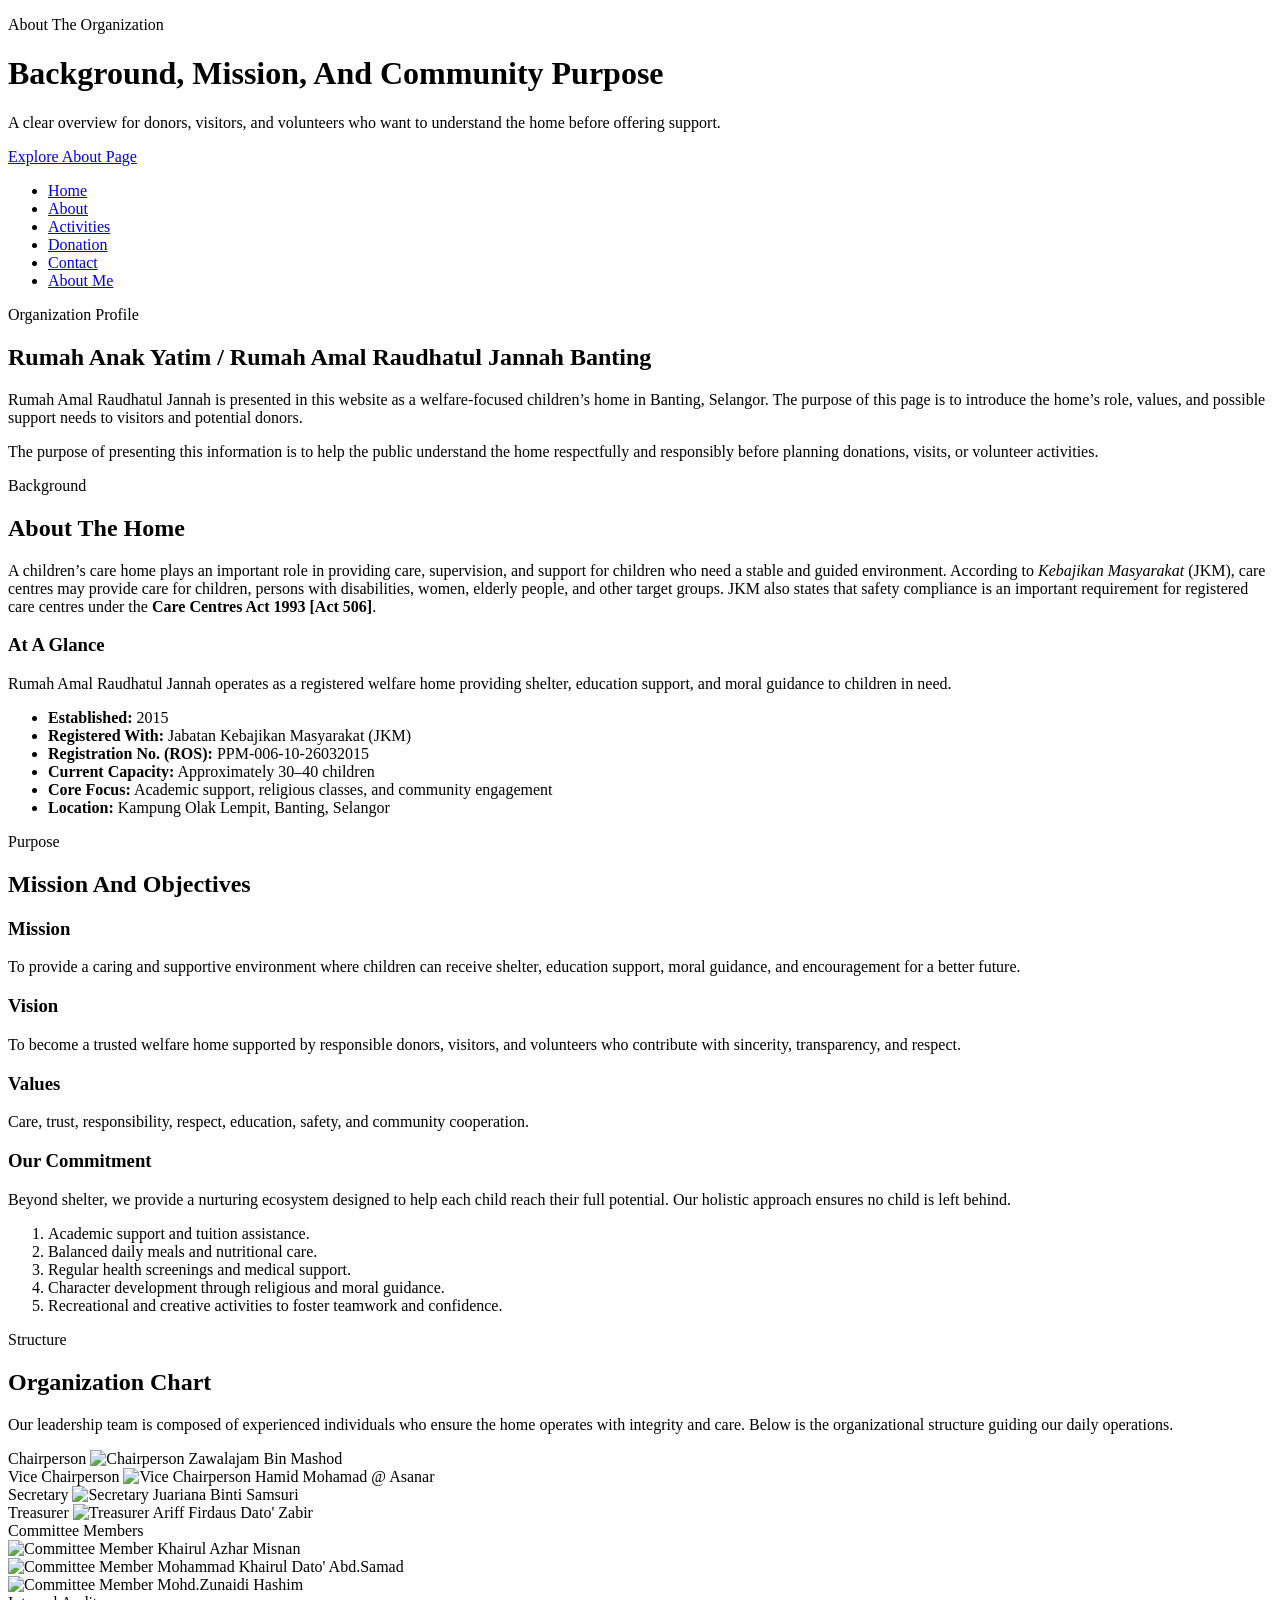
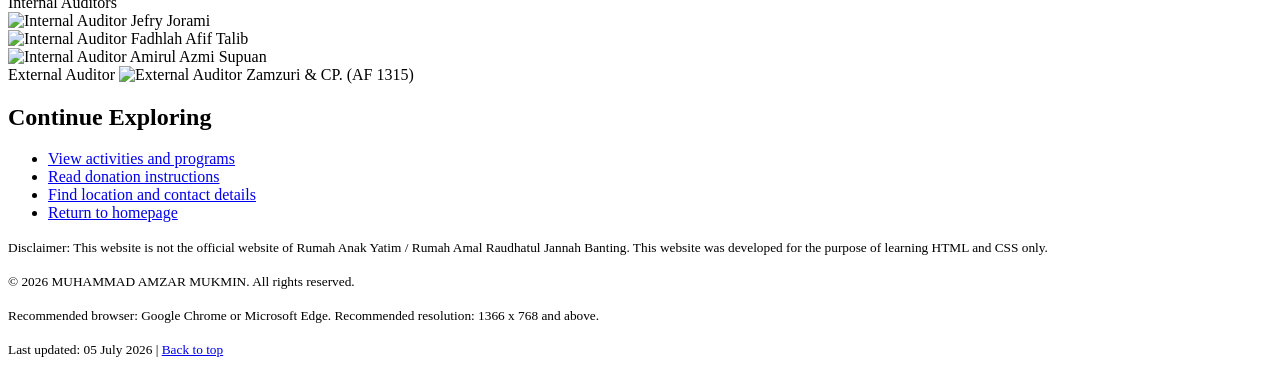
==== about.html @ d01ce9c0 "Add files via upload" ====
<!DOCTYPE html>
<html lang="en">
<head>
  <meta charset="UTF-8">
  <meta name="viewport" content="width=device-width, initial-scale=1.0">
  <meta name="description" content="A learning website about Rumah Anak Yatim / Rumah Amal Raudhatul Jannah for IMS458 Web Design and Development.">
  <meta name="keywords" content="Rumah Anak Yatim, Rumah Amal Raudhatul Jannah, Banting, orphanage, donation, welfare, IMS458">
  <meta name="author" content="Muhammad Amzar Mukmin">
  <title>Rumah Amal Raudhatul Jannah | About</title>
  <link rel="preconnect" href="https://fonts.googleapis.com">
  <link rel="preconnect" href="https://fonts.gstatic.com" crossorigin>
  <link href="https://fonts.googleapis.com/css2?family=Bilbo&family=Damion&family=Engagement&family=Yellowtail&display=swap" rel="stylesheet">
  <link rel="stylesheet" href="css/style.css">
</head>
<body>
  <div id="loader">
    <div class="spinner"></div>
  </div>
  <header class="site-header sub-header" id="top">
    <div class="header-overlay">
      <p class="assignment-label">About The Organization</p>
      <h1>Background, Mission, And Community Purpose</h1>
      <p class="header-text">A clear overview for donors, visitors, and volunteers who want to understand the home before offering support.</p>
      <a class="header-button" href="#organization">Explore About Page</a>
    </div>
  </header>

  <nav class="main-nav" aria-label="Main navigation">
    <ul>
      <li><a href="index.html">Home</a></li>
      <li><a class="active" href="about.html">About</a></li>
      <li><a href="activities.html">Activities</a></li>
      <li><a href="donation.html">Donation</a></li>
      <li><a href="contact.html">Contact</a></li>
      <li><a href="aboutme.html">About Me</a></li>
    </ul>
  </nav>

<div id="page-content">
  <main>
    <section class="page-intro" id="organization">
      <p class="section-label">Organization Profile</p>
      <h2>Rumah Anak Yatim / Rumah Amal Raudhatul Jannah Banting</h2>
      <p>
        Rumah Amal Raudhatul Jannah is presented in this website as a welfare-focused
        children’s home in Banting, Selangor. The purpose of this page is to introduce the home’s role, values, and possible
        support needs to visitors and potential donors.
      </p>
      <p>
        The purpose of presenting this information is to help the public understand the home respectfully and responsibly
        before planning donations, visits, or volunteer activities.
      </p>
    </section>

    <section class="two-column-section">
      <article class="content-panel">
        <p class="section-label">Background</p>
        <h2>About The Home</h2>
        <p>
          A children’s care home plays an important role in providing care, supervision, and support for children who need a
          stable and guided environment. According to <dfn>Kebajikan Masyarakat</dfn> (JKM), care centres may provide care
          for children, persons with disabilities, women, elderly people, and other target groups. JKM also states that safety
          compliance is an important requirement for registered care centres under the <strong>Care Centres Act 1993 [Act 506]</strong>.
        </p>
        <p>
        </p>
      </article>

      <aside class="fact-box">
        <h3>At A Glance</h3>
        <p>Rumah Amal Raudhatul Jannah operates as a registered welfare home providing shelter, education support, and moral guidance to children in need.</p>
        <ul>
          <li><strong>Established:</strong> 2015</li>
          <li><strong>Registered With:</strong> Jabatan Kebajikan Masyarakat (JKM)</li>
          <li><strong>Registration No. (ROS):</strong> PPM-006-10-26032015</li>
          <li><strong>Current Capacity:</strong> Approximately 30–40 children</li>
          <li><strong>Core Focus:</strong> Academic support, religious classes, and community engagement</li>
          <li><strong>Location:</strong> Kampung Olak Lempit, Banting, Selangor</li>
        </ul>
      </aside>
    </section>

    <section class="mission-section" aria-labelledby="mission-title">
      <p class="section-label">Purpose</p>
      <h2 id="mission-title">Mission And Objectives</h2>

      <div class="mission-grid">
        <article class="mission-card">
          <h3>Mission</h3>
          <p>
            To provide a caring and supportive environment where children can receive shelter, education support, moral
            guidance, and encouragement for a better future.
          </p>
        </article>

        <article class="mission-card">
          <h3>Vision</h3>
          <p>
            To become a trusted welfare home supported by responsible donors, visitors, and volunteers who contribute with
            sincerity, transparency, and respect.
          </p>
        </article>

        <article class="mission-card">
          <h3>Values</h3>
          <p>
            Care, trust, responsibility, respect, education, safety, and community cooperation.
          </p>
        </article>
      </div>

      <div class="objective-list">
        <h3>Our Commitment</h3>
        <p>Beyond shelter, we provide a nurturing ecosystem designed to help each child reach their full potential. Our holistic approach ensures no child is left behind.</p>
        <ol>
          <li>Academic support and tuition assistance.</li>
          <li>Balanced daily meals and nutritional care.</li>
          <li>Regular health screenings and medical support.</li>
          <li>Character development through religious and moral guidance.</li>
          <li>Recreational and creative activities to foster teamwork and confidence.</li>
        </ol>
      </div>
    </section>

    <section class="organization-chart" aria-labelledby="chart-title">
      <p class="section-label">Structure</p>
      <h2 id="chart-title">Organization Chart</h2>
      <p>
        Our leadership team is composed of experienced individuals who ensure the home operates with
        integrity and care. Below is the organizational structure guiding our daily operations.
      </p>

      <div class="chart-wrapper">
        <div class="chart-node top-node">
          <span class="role-label">Chairperson</span>
          <img class="member-img" src="images/pengerusi.png" alt="Chairperson">
          <span class="member-name">Zawalajam Bin Mashod</span>
        </div>

        <div class="chart-branch">
          <div class="chart-node">
            <span class="role-label">Vice Chairperson</span>
            <img class="member-img" src="images/timb_pengerusi.png" alt="Vice Chairperson">
            <span class="member-name">Hamid Mohamad @ Asanar</span>
          </div>
          <div class="chart-node">
            <span class="role-label">Secretary</span>
            <img class="member-img" src="images/setiausaha.png" alt="Secretary">
            <span class="member-name">Juariana Binti Samsuri</span>
          </div>
          <div class="chart-node">
            <span class="role-label">Treasurer</span>
            <img class="member-img" src="images/bendahari.png" alt="Treasurer">
            <span class="member-name">Ariff Firdaus Dato' Zabir</span>
          </div>
        </div>

        <div class="chart-branch">
          <div class="chart-node">
            <span class="role-label">Committee Members</span>
            <div class="member-item">
              <img class="member-img" src="images/ajk1.png" alt="Committee Member">
              <span class="member-name">Khairul Azhar Misnan</span>
            </div>
            <div class="member-item">
              <img class="member-img" src="images/ajk2.png" alt="Committee Member">
              <span class="member-name">Mohammad Khairul Dato' Abd.Samad</span>
            </div>
            <div class="member-item">
              <img class="member-img" src="images/ajk3.png" alt="Committee Member">
              <span class="member-name">Mohd.Zunaidi Hashim</span>
            </div>
          </div>

          <div class="chart-node">
            <span class="role-label">Internal Auditors</span>
            <div class="member-item">
              <img class="member-img" src="https://ui-avatars.com/api/?name=Jefry+Jorami&size=40&background=1a4b6d&color=fff&bold=true&font-size=0.35" alt="Internal Auditor">
              <span class="member-name">Jefry Jorami</span>
            </div>
            <div class="member-item">
              <img class="member-img" src="https://ui-avatars.com/api/?name=Fadhlah+Afif+Talib&size=40&background=1a4b6d&color=fff&bold=true&font-size=0.35" alt="Internal Auditor">
              <span class="member-name">Fadhlah Afif Talib</span>
            </div>
            <div class="member-item">
              <img class="member-img" src="https://ui-avatars.com/api/?name=Amirul+Azmi+Supuan&size=40&background=1a4b6d&color=fff&bold=true&font-size=0.35" alt="Internal Auditor">
              <span class="member-name">Amirul Azmi Supuan</span>
            </div>
          </div>

          <div class="chart-node">
            <span class="role-label">External Auditor</span>
            <img class="member-img" src="https://ui-avatars.com/api/?name=Zamzuri+&+CP&size=50&background=2f7d62&color=fff&bold=true&font-size=0.4" alt="External Auditor">
            <span class="member-name">Zamzuri & CP. (AF 1315)</span>
          </div>
        </div>
      </div>
    </section>

    <section class="quick-links" aria-labelledby="about-links-title">
      <h2 id="about-links-title">Continue Exploring</h2>
      <ul>
        <li><a href="activities.html">View activities and programs</a></li>
        <li><a href="donation.html#donation-instructions">Read donation instructions</a></li>
        <li><a href="contact.html#map">Find location and contact details</a></li>
        <li><a href="index.html">Return to homepage</a></li>
      </ul>
    </section>
  </main>

  <footer>
    <p>
      <small>Disclaimer: This website is not the official website of Rumah Anak Yatim / Rumah Amal Raudhatul Jannah Banting.
      This website was developed for the purpose of learning HTML and CSS only.</small>
    </p>
    <p><small>&copy; 2026 MUHAMMAD AMZAR MUKMIN. All rights reserved.</small></p>
    <p><small>Recommended browser: Google Chrome or Microsoft Edge. Recommended resolution: 1366 x 768 and above.</small></p>
    <p><small>Last updated: <time datetime="2026-07-05">05 July 2026</time> | <a href="#top">Back to top</a></small></p>
  </footer>
</div>

<script>
  window.addEventListener('load', function() {
    const loader = document.getElementById('loader');
    const content = document.getElementById('page-content');

    setTimeout(() => {
      loader.style.opacity = '0';

      setTimeout(() => {
        loader.style.display = 'none';
        content.style.opacity = '1';
      }, 400);
    }, 800);
  });
</script>
</body>
</html>
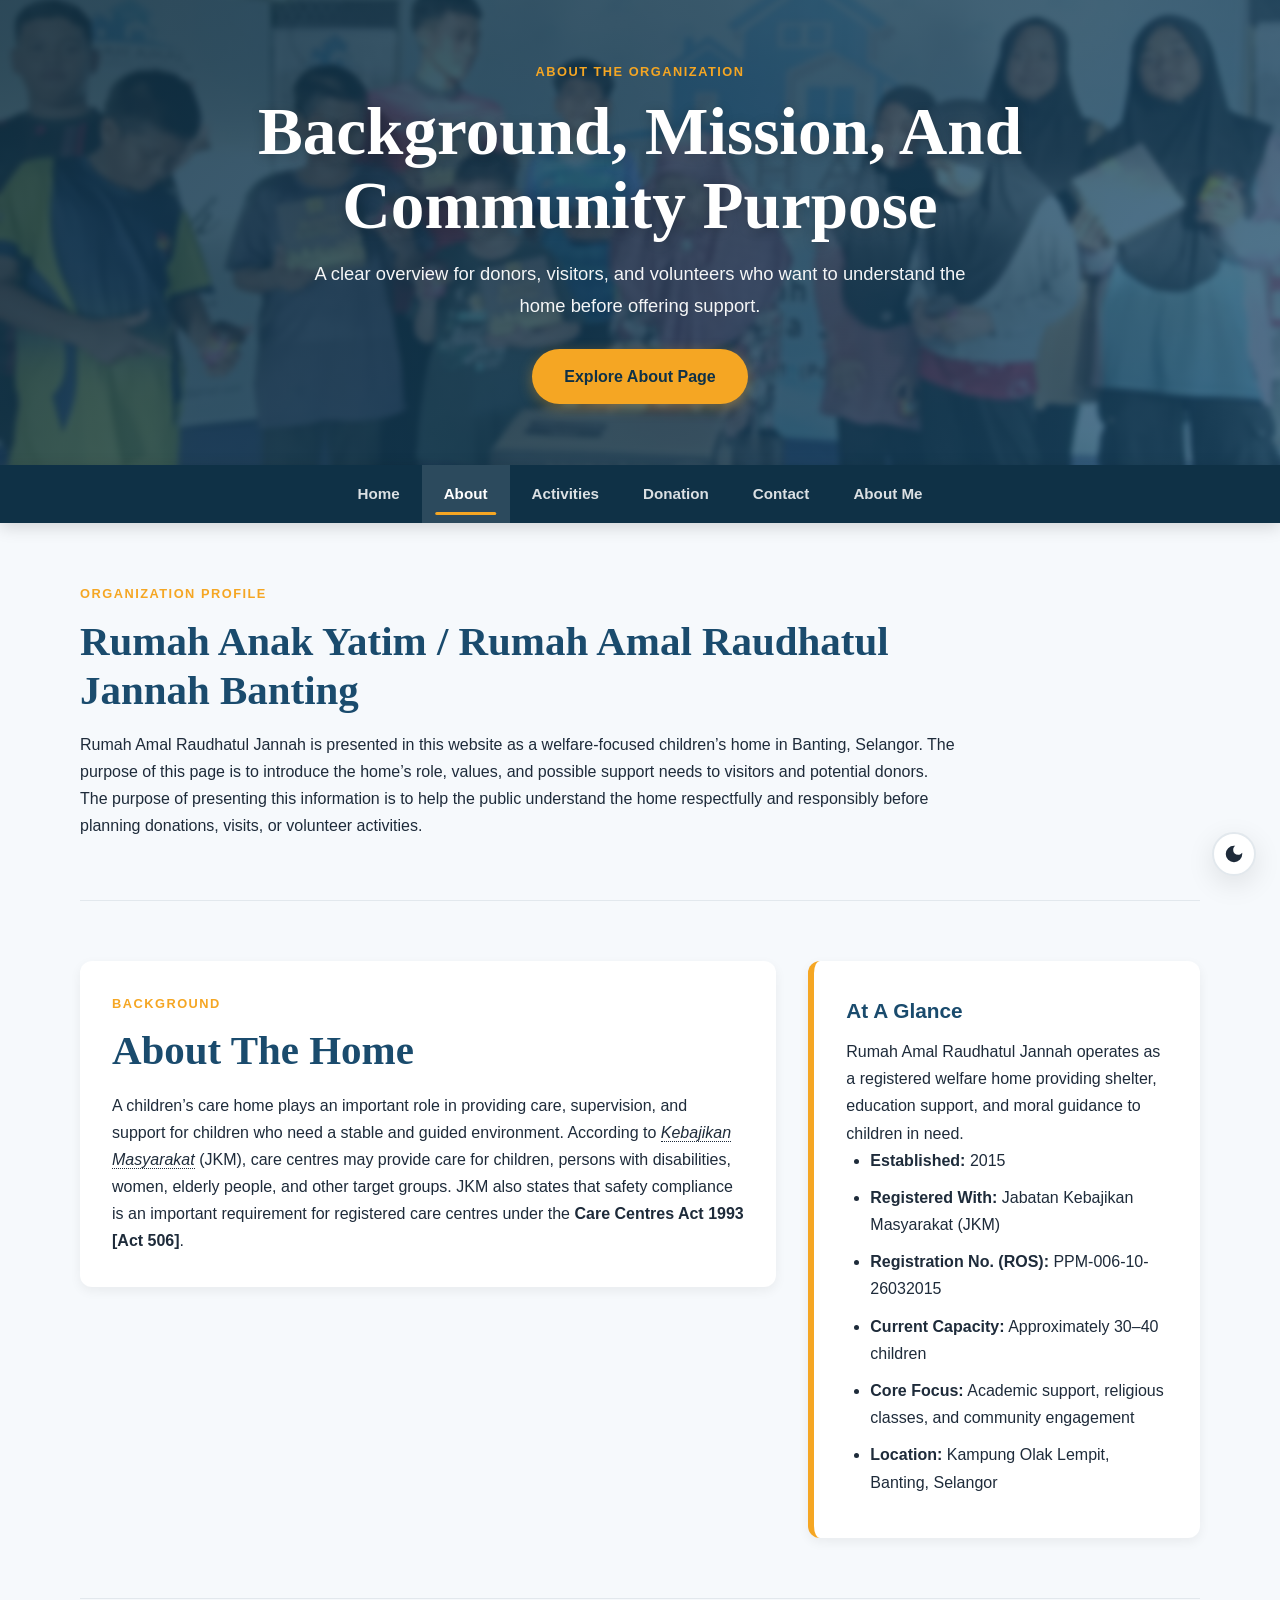
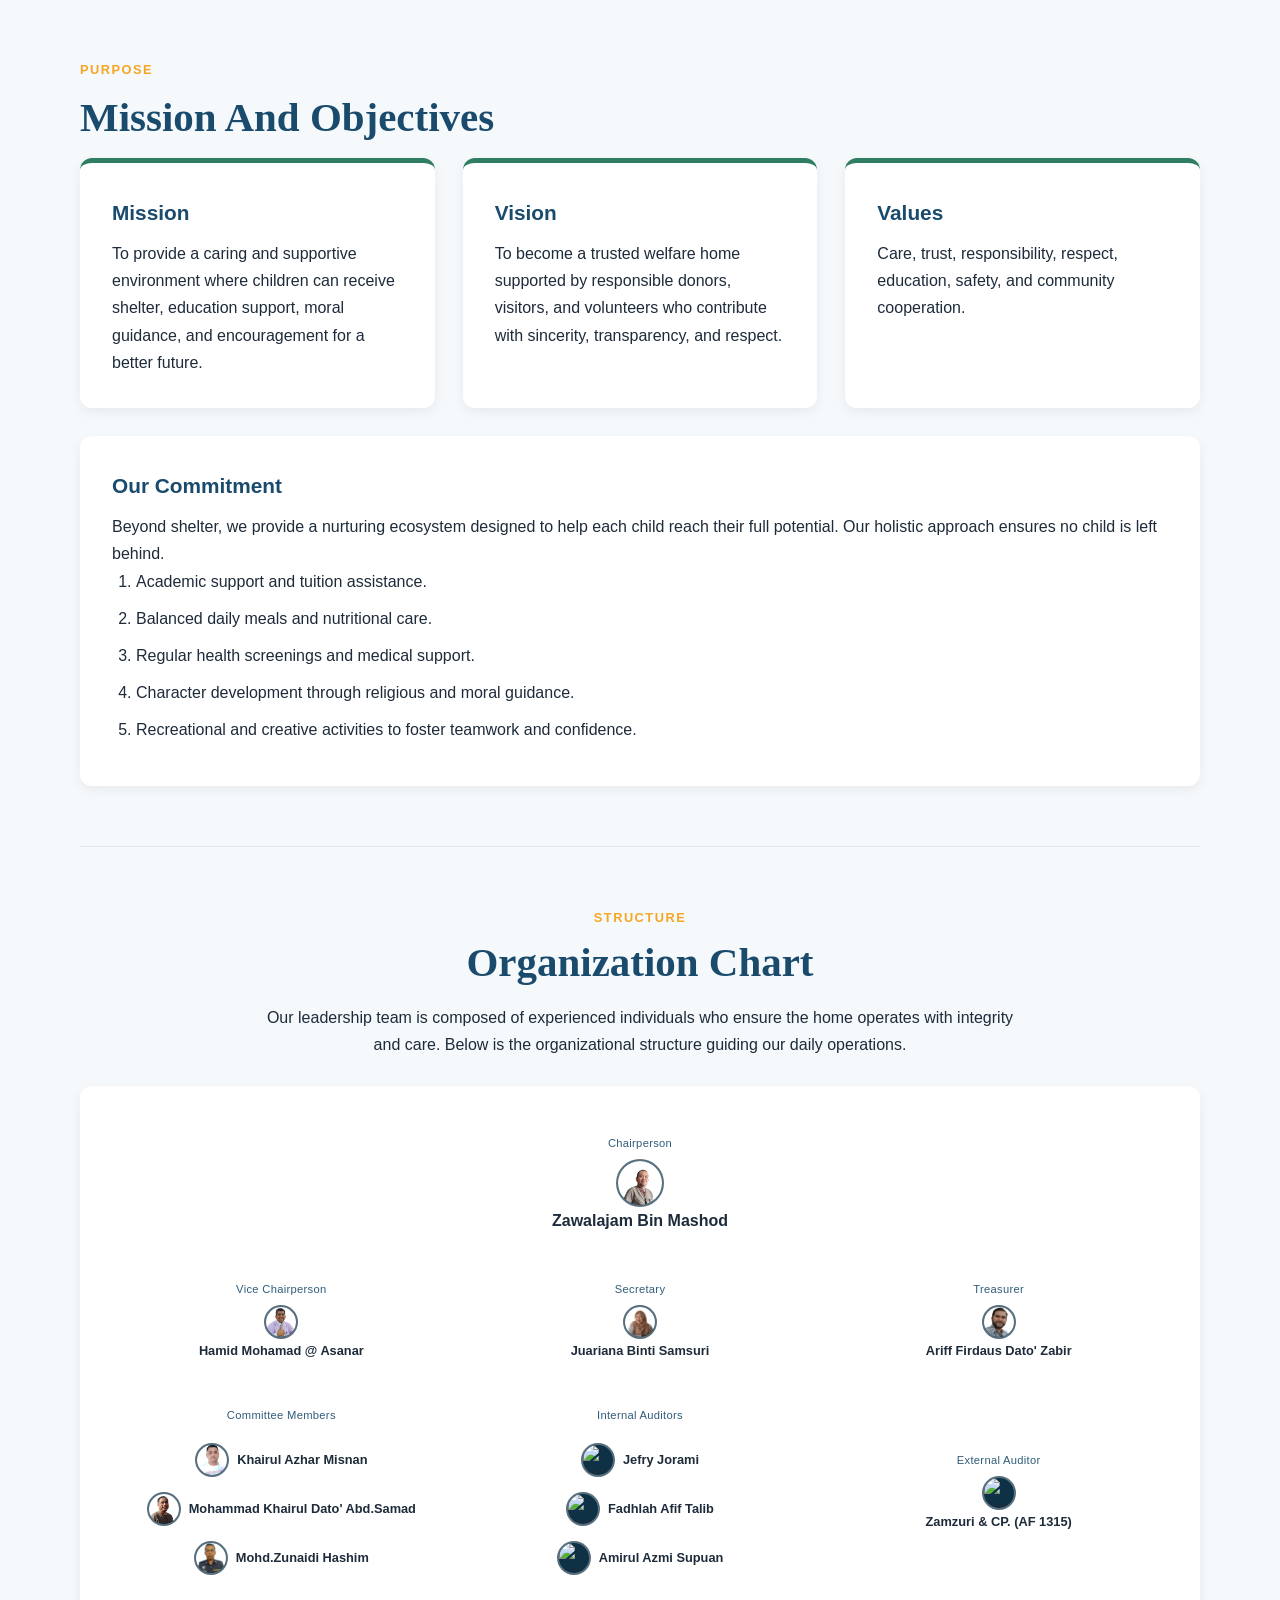
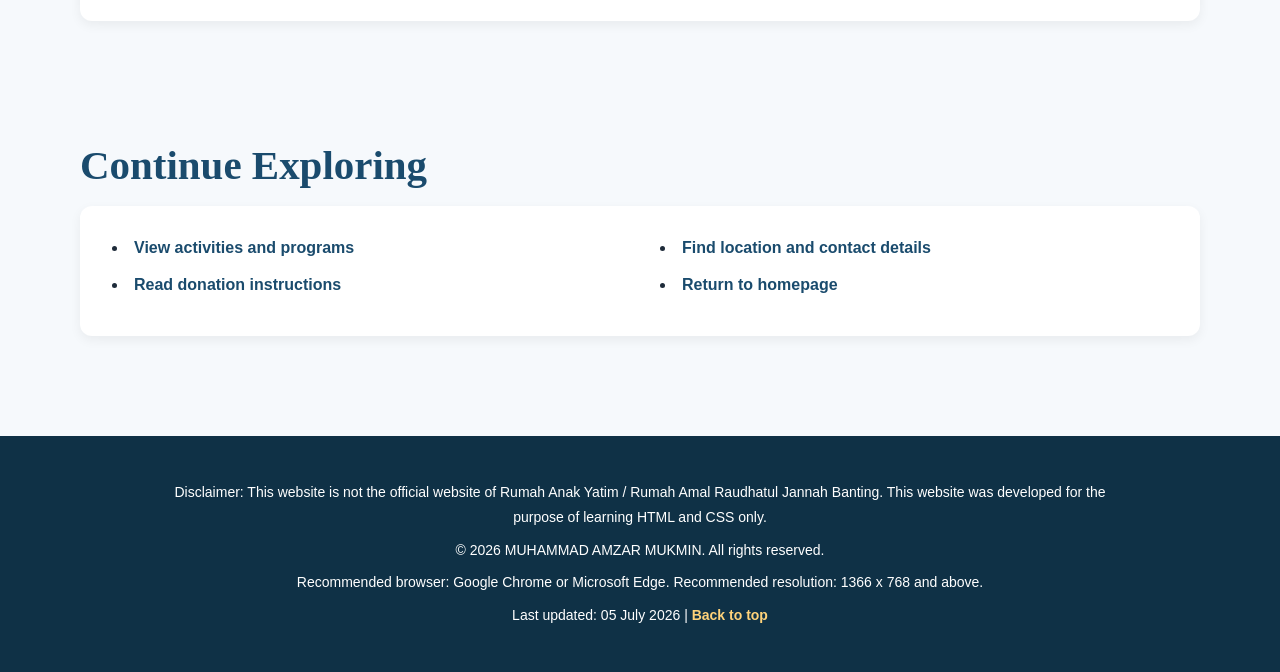
==== commit 37ade89f: "Add files via upload" ====
--- a/about.html
+++ b/about.html
@@ -13,6 +13,16 @@
   <link rel="stylesheet" href="css/style.css">
 </head>
 <body>
+  <!-- Butang Dark Mode -->
+  <button id="theme-switch" aria-label="Toggle dark mode">
+    <svg xmlns="http://www.w3.org/2000/svg" height="24px" viewBox="0 -960 960 960" width="24px">
+      <path d="M480-120q-150 0-255-105T120-480q0-150 105-255t255-105q14 0 27.5 1t26.5 3q-41 29-65.5 75.5T444-660q0 90 63 153t153 63q55 0 101-24.5t75-65.5q2 13 3 26.5t1 27.5q0 150-105 255T480-120Z"/>
+    </svg>
+    <svg xmlns="http://www.w3.org/2000/svg" height="24px" viewBox="0 -960 960 960" width="24px">
+      <path d="M480-280q-83 0-141.5-58.5T280-480q0-83 58.5-141.5T480-680q83 0 141.5 58.5T680-480q0 83-58.5 141.5T480-280ZM200-440H40v-80h160v80Zm720 0H760v-80h160v80ZM440-760v-160h80v160h-80Zm0 720v-160h80v160h-80ZM256-650l-101-97 57-59 96 100-52 56Zm492 496-97-101 53-55 101 97-57 59Zm-98-550 97-101 59 57-100 96-56-52ZM154-212l101-97 55 53-97 101-59-57Z"/>
+    </svg>
+  </button>
+
   <div id="loader">
     <div class="spinner"></div>
   </div>
@@ -234,5 +244,6 @@
     }, 800);
   });
 </script>
+<script src="js/darkmode.js" defer></script>
 </body>
 </html>
--- a/css/style.css
+++ b/css/style.css
@@ -0,0 +1,1468 @@
+* {
+  box-sizing: border-box;
+  margin: 0;
+  padding: 0;
+}
+
+/* LOADING SPIN */
+#loader {
+  position: fixed;
+  top: 0;
+  left: 0;
+  width: 100%;
+  height: 100%;
+  background-color: var(--secondary-blue-dark);
+  display: flex;
+  justify-content: center;
+  align-items: center;
+  z-index: 9999;
+  transition: opacity 0.4s ease;
+}
+
+.spinner {
+  width: 50px;
+  height: 50px;
+  border: 4px solid rgba(255, 255, 255, 0.15);
+  border-top: 4px solid var(--accent-orange);
+  border-radius: 50%;
+  animation: spin 0.8s linear infinite;
+}
+
+@keyframes spin {
+  0% { transform: rotate(0deg); }
+  100% { transform: rotate(360deg); }
+}
+
+/* SOROK KONTEN UTK FADE-IN SECARA PERLAHAN */
+#page-content {
+  opacity: 0;
+  transition: opacity 0.5s ease;
+}
+
+:root {
+  --dominant-bg: #f6f9fc;
+  --surface: #ffffff;
+  --text-main: #1e2b3a;
+  --text-muted: #5d6f7e;
+  --secondary-blue: #1a4b6d;
+  --secondary-blue-dark: #0f3146;
+  --support-green: #2f7d62;
+  --line-soft: #e2e8ed;
+  --accent-orange: #f5a623;
+  --accent-coral: #d97a3a;
+  --warning-red: #b33c3c;
+  --input-border: #c8d4db;
+  --footer-link: #ffd37a;
+  --shadow-sm: 0 4px 12px rgba(0, 0, 0, 0.06);
+  --shadow-md: 0 8px 28px rgba(0, 0, 0, 0.10);
+  --shadow-lg: 0 16px 48px rgba(0, 0, 0, 0.12);
+  --radius: 12px;
+}
+
+html {
+  scroll-behavior: smooth;
+}
+
+body {
+  margin: 0;
+  color: var(--text-main);
+  background: var(--dominant-bg);
+  font-family: 'Inter', -apple-system, BlinkMacSystemFont, 'Segoe UI', Roboto, Helvetica, Arial, sans-serif;
+  font-size: 16px;
+  line-height: 1.7;
+  -webkit-font-smoothing: antialiased;
+}
+
+a {
+  color: var(--secondary-blue);
+  font-weight: 600;
+  text-decoration: none;
+  transition: color 0.2s, background-color 0.2s, opacity 0.2s;
+}
+
+a:hover,
+a:focus {
+  color: var(--accent-coral);
+  text-decoration: underline;
+}
+
+abbr[title],
+dfn {
+  border-bottom: 1px dotted currentColor;
+  cursor: help;
+}
+
+strong {
+  font-weight: 700;
+}
+
+em,
+cite,
+dfn {
+  font-style: italic;
+}
+
+small {
+  font-size: 0.875rem;
+}
+
+mark {
+  padding: 2px 6px;
+  background: rgba(245, 166, 35, 0.25);
+  border-radius: 4px;
+  color: var(--secondary-blue-dark);
+}
+
+figure {
+  margin: 0;
+}
+
+figcaption {
+  padding: 10px 12px;
+  color: var(--text-muted);
+  background: var(--dominant-bg);
+  font-size: 0.9rem;
+  text-align: center;
+}
+
+address {
+  font-style: normal;
+}
+
+/* HEADER */
+.site-header {
+  height: 465px;
+  color: #fff;
+  background: linear-gradient(135deg, rgba(15, 49, 70, 0.85), rgba(26, 75, 109, 0.75)),
+              url("../images/header1.jpg") center/cover no-repeat;
+  display: flex;
+  align-items: center;
+  justify-content: center;
+  padding: 48px 20px;
+  text-align: center;
+  position: relative;
+  isolation: isolate;
+}
+
+.sub-header {
+  min-height: 340px;
+}
+
+.header-overlay {
+  width: min(960px, 100%);
+}
+
+.assignment-label,
+.section-label {
+  margin: 0 0 12px;
+  color: var(--accent-orange);
+  font-size: 0.8rem;
+  font-weight: 700;
+  letter-spacing: 1.5px;
+  text-transform: uppercase;
+}
+
+.site-header h1 {
+  margin: 0 auto 16px;
+  max-width: 900px;
+  font-family: 'Engagement', Georgia, serif;
+  font-size: clamp(2.2rem, 5.5vw, 4.2rem);
+  line-height: 1.1;
+  font-weight: 700;
+  text-shadow: 0 2px 12px rgba(0, 0, 0, 0.2);
+}
+
+.header-text {
+  max-width: 680px;
+  margin: 0 auto 28px;
+  font-size: 1.15rem;
+  opacity: 0.95;
+}
+
+.header-button {
+  display: inline-block;
+  padding: 14px 32px;
+  font-weight: 700;
+  color: var(--secondary-blue-dark);
+  background: var(--accent-orange);
+  border: none;
+  border-radius: 50px;
+  transition: all 0.3s ease;
+  box-shadow: 0 4px 14px rgba(245, 166, 35, 0.4);
+}
+
+.header-button:hover,
+.header-button:focus {
+  transform: translateY(-3px);
+  box-shadow: 0 8px 24px rgba(245, 166, 35, 0.5);
+  background: #f0b840;
+  color: var(--secondary-blue-dark);
+  text-decoration: none;
+}
+
+/* NAVIGATION */
+.main-nav {
+  position: sticky;
+  top: 0;
+  z-index: 100;
+  background: var(--secondary-blue-dark);
+  box-shadow: 0 4px 16px rgba(0, 0, 0, 0.15);
+}
+
+.main-nav ul {
+  max-width: 1120px;
+  margin: 0 auto;
+  padding: 0 16px;
+  display: flex;
+  justify-content: center;
+  flex-wrap: wrap;
+  list-style: none;
+}
+
+.main-nav a {
+  display: block;
+  padding: 16px 22px;
+  color: rgba(255, 255, 255, 0.85);
+  font-weight: 600;
+  font-size: 0.95rem;
+  transition: background 0.25s, color 0.25s, transform 0.3s ease;
+  position: relative;
+  text-decoration: none;
+}
+
+/* LINE ANIMATION (underline from center) */
+.main-nav a::after {
+  content: '';
+  position: absolute;
+  bottom: 8px;
+  left: 50%;
+  width: 0;
+  height: 2.5px;
+  background: var(--accent-orange);
+  transition: all 0.35s ease;
+  transform: translateX(-50%);
+  border-radius: 2px;
+}
+
+/* Hover effect: line mula animate dari center */
+.main-nav a:hover::after {
+  width: 70%;
+}
+
+/* Hover: color utk background & text */
+.main-nav a:hover,
+.main-nav a:focus {
+  background: rgba(255, 255, 255, 0.08);
+  color: #fff;
+  text-decoration: none;
+  transform: translateY(-2px);
+}
+
+/* Active state: line kekal visible */
+.main-nav .active {
+  color: #fff;
+  background: rgba(255, 255, 255, 0.12);
+}
+
+.main-nav .active::after {
+  width: 70%;
+}
+
+/* MAIN LAYOUT */
+main {
+  width: min(1120px, calc(100% - 32px));
+  margin: 0 auto;
+}
+
+section {
+  padding: 60px 0;
+}
+
+h2 {
+  margin: 0 0 16px;
+  color: var(--secondary-blue);
+  font-family: 'Playfair Display', Georgia, serif;
+  font-size: clamp(1.8rem, 3.2vw, 2.6rem);
+  line-height: 1.2;
+}
+
+h3 {
+  margin: 0 0 10px;
+  color: var(--secondary-blue);
+  font-size: 1.3rem;
+}
+
+/* INTRO SECTION */
+.intro-section,
+.donor-section {
+  display: grid;
+  grid-template-columns: 1.7fr 1fr;
+  gap: 36px;
+  align-items: center;
+}
+
+.notice-box {
+  padding: 32px;
+  background: var(--surface);
+  border-left: 6px solid var(--accent-orange);
+  border-radius: var(--radius);
+  box-shadow: var(--shadow-md);
+}
+
+/* HIGHLIGHT & KAD */
+.highlight-section {
+  border-top: 1px solid var(--line-soft);
+  border-bottom: 1px solid var(--line-soft);
+}
+
+.card-grid {
+  display: grid;
+  grid-template-columns: repeat(3, 1fr);
+  gap: 28px;
+}
+
+.info-card {
+  padding: 30px;
+  background: var(--surface);
+  border-radius: var(--radius);
+  border-top: 5px solid var(--support-green);
+  box-shadow: var(--shadow-sm);
+  transition: transform 0.25s, box-shadow 0.25s;
+  display: flex;
+  flex-direction: column;
+}
+
+.info-card:hover {
+  transform: translateY(-6px);
+  box-shadow: var(--shadow-lg);
+}
+
+.info-card p {
+  flex: 1;
+}
+
+.support-list {
+  padding-left: 22px;
+}
+
+.support-list li {
+  margin-bottom: 10px;
+}
+
+.image-link {
+  min-height: 260px;
+  color: #fff;
+  background: linear-gradient(135deg, rgba(26, 75, 109, 0.5), rgba(15, 49, 70, 0.7)),
+              url("../images/header2.jpg") center/cover no-repeat;
+  border-radius: var(--radius);
+  display: flex;
+  align-items: flex-end;
+  justify-content: center;
+  padding: 24px;
+  box-shadow: var(--shadow-sm);
+  transition: transform 0.25s, box-shadow 0.25s;
+}
+
+.image-link:hover {
+  transform: scale(1.02);
+  box-shadow: var(--shadow-md);
+  text-decoration: none;
+}
+
+.image-link span {
+  width: 100%;
+  padding: 14px 18px;
+  color: var(--secondary-blue-dark);
+  background: var(--accent-orange);
+  border-radius: 50px;
+  text-align: center;
+  font-weight: 700;
+  transition: background 0.25s;
+}
+
+.image-link:hover span {
+  background: #f0b840;
+}
+
+/* QUICK LINKS */
+.quick-links ul {
+  padding: 28px 32px;
+  background: var(--surface);
+  border-radius: var(--radius);
+  columns: 2;
+  column-gap: 40px;
+  list-style-position: inside;
+  box-shadow: var(--shadow-sm);
+}
+
+.quick-links li {
+  margin-bottom: 10px;
+}
+
+/* ABOUTME & PROJECT OVERVIEW PAGE */
+.page-intro {
+  max-width: 880px;
+}
+
+.two-column-section {
+  display: grid;
+  grid-template-columns: 1.6fr 0.9fr;
+  gap: 32px;
+  align-items: start;
+  border-top: 1px solid var(--line-soft);
+}
+
+.content-panel,
+.fact-box,
+.mission-card,
+.objective-list {
+  padding: 32px;
+  background: var(--surface);
+  border-radius: var(--radius);
+  box-shadow: var(--shadow-sm);
+}
+
+.fact-box {
+  border-left: 6px solid var(--accent-orange);
+}
+
+.fact-box ul,
+.objective-list ol {
+  margin-bottom: 0;
+  padding-left: 24px;
+}
+
+.fact-box li,
+.objective-list li {
+  margin-bottom: 10px;
+}
+
+/* MISSION */
+.mission-section {
+  border-top: 1px solid var(--line-soft);
+  border-bottom: 1px solid var(--line-soft);
+}
+
+.mission-grid {
+  display: grid;
+  grid-template-columns: repeat(3, 1fr);
+  gap: 28px;
+  margin-bottom: 28px;
+}
+
+.mission-card {
+  border-top: 5px solid var(--support-green);
+}
+
+/* CARTA ORG */
+.organization-chart {
+  text-align: center;
+}
+
+.organization-chart > p {
+  max-width: 760px;
+  margin: 0 auto 10px;
+}
+
+.chart-wrapper {
+  margin-top: 28px;
+  padding: 32px;
+  background: var(--surface);
+  border-radius: var(--radius);
+  box-shadow: var(--shadow-sm);
+}
+
+.chart-branch {
+  display: grid;
+  grid-template-columns: repeat(3, 1fr);
+  gap: 20px;
+  margin-top: 20px;
+}
+
+.chart-node {
+  display: flex;
+  flex-direction: column;
+  align-items: center;
+  justify-content: center;
+  gap: 4px;
+  padding: 14px 10px;
+  min-height: auto; /* Override fixed min-height to fit dynamic content */
+}
+
+/* row individu dlm node (bagi Committee / Auditor) */
+.chart-node .member-item {
+  display: flex;
+  align-items: center;
+  gap: 8px;
+  width: 100%;
+  justify-content: center;
+  flex-wrap: wrap;
+  border-top: 1px solid rgba(255, 255, 255, 0.15);
+  padding-top: 6px;
+  margin-top: 4px;
+}
+
+.chart-node .member-item:first-child {
+  border-top: none;
+  padding-top: 0;
+  margin-top: 0;
+}
+
+/* PROFILE IMAGE */
+.chart-node .member-img {
+  width: 34px;
+  height: 34px;
+  border-radius: 50%;
+  object-fit: cover;
+  border: 2px solid rgba(255, 255, 255, 0.3);
+  flex-shrink: 0;
+  background: var(--secondary-blue-dark); /* fallback */
+}
+
+/* MEMBER NAME (TEXT) */
+.chart-node .member-name {
+  font-size: 0.8rem;
+  font-weight: 600;
+  text-align: center;
+  word-break: break-word;
+  line-height: 1.2;
+}
+
+/* ROLE LABEL */
+.chart-node .role-label {
+  font-size: 0.7rem;
+  font-weight: 400;
+  opacity: 0.9;
+  color: #1a4b6d;
+  display: block;
+  margin-bottom: 2px;
+  letter-spacing: 0.3px;
+}
+
+/* besarkan sikit top-node (Chairperson) */
+.chart-node.top-node {
+  padding: 16px 20px;
+}
+
+.chart-node.top-node .member-img {
+  width: 48px;
+  height: 48px;
+}
+
+.chart-node.top-node .member-name {
+  font-size: 1rem;
+}
+
+/* auto-adjust in case screen kecil */
+@media (max-width: 600px) {
+  .chart-node .member-item {
+    flex-direction: column;
+    gap: 4px;
+  }
+  .chart-node .member-img {
+    width: 30px;
+    height: 30px;
+  }
+}
+
+/* ACTIVITIES */
+.program-section {
+  border-top: 1px solid var(--line-soft);
+}
+
+.program-grid {
+  display: grid;
+  grid-template-columns: repeat(3, 1fr);
+  gap: 28px;
+}
+
+.program-card {
+  overflow: hidden;
+  background: var(--surface);
+  border-radius: var(--radius);
+  box-shadow: var(--shadow-sm);
+  transition: transform 0.25s, box-shadow 0.25s;
+}
+
+.program-card:hover {
+  transform: translateY(-6px);
+  box-shadow: var(--shadow-lg);
+}
+
+.program-card img {
+  width: 100%;
+  height: 200px;
+  display: block;
+  object-fit: cover;
+}
+
+.program-card div {
+  padding: 24px;
+}
+
+/* TIMELINE */
+.timeline-section {
+  border-top: 1px solid var(--line-soft);
+  border-bottom: 1px solid var(--line-soft);
+}
+
+.timeline {
+  display: grid;
+  grid-template-columns: repeat(4, 1fr);
+  gap: 24px;
+}
+
+.timeline article {
+  padding: 24px;
+  background: var(--surface);
+  border-radius: var(--radius);
+  border-bottom: 5px solid var(--accent-orange);
+  box-shadow: var(--shadow-sm);
+}
+
+.timeline span {
+  display: inline-block;
+  margin-bottom: 12px;
+  padding: 4px 12px;
+  color: #fff;
+  background: var(--secondary-blue);
+  border-radius: 30px;
+  font-size: 0.8rem;
+  font-weight: 700;
+}
+
+/* GALLERY */
+.gallery-section p {
+  max-width: 820px;
+}
+
+.gallery-grid {
+  display: grid;
+  grid-template-columns: repeat(4, 1fr);
+  gap: 20px;
+  margin-top: 28px;
+}
+
+.gallery-item {
+  overflow: hidden;
+  min-height: 240px;
+  color: #fff;
+  background: var(--secondary-blue);
+  border-radius: var(--radius);
+  display: flex;
+  flex-direction: column;
+  box-shadow: var(--shadow-sm);
+  transition: transform 0.25s, box-shadow 0.25s;
+}
+
+.gallery-item:hover {
+  transform: scale(1.03);
+  box-shadow: var(--shadow-md);
+}
+
+.gallery-item img {
+  width: 100%;
+  height: 180px;
+  display: block;
+  object-fit: cover;
+  transition: transform 0.4s ease;
+}
+
+.gallery-item:hover img {
+  transform: scale(1.06);
+}
+
+.gallery-item span {
+  padding: 16px;
+  text-align: center;
+  font-weight: 600;
+  background: rgba(0, 0, 0, 0.3);
+}
+
+.gallery-item:hover,
+.gallery-item:focus {
+  color: #fff;
+  text-decoration: none;
+}
+
+/* DONATION */
+.donation-categories {
+  border-top: 1px solid var(--line-soft);
+}
+
+.support-grid {
+  display: grid;
+  grid-template-columns: repeat(4, 1fr);
+  gap: 24px;
+}
+
+.support-card {
+  padding: 24px;
+  background: var(--surface);
+  border-radius: var(--radius);
+  border-top: 5px solid var(--support-green);
+  box-shadow: var(--shadow-sm);
+  transition: transform 0.25s, box-shadow 0.25s;
+}
+
+.support-card:hover {
+  transform: translateY(-4px);
+  box-shadow: var(--shadow-md);
+}
+
+.instruction-section {
+  display: grid;
+  grid-template-columns: 1.4fr 0.9fr;
+  gap: 32px;
+  align-items: start;
+  border-top: 1px solid var(--line-soft);
+  border-bottom: 1px solid var(--line-soft);
+}
+
+.instruction-content,
+.bank-box,
+.donor-checklist {
+  padding: 32px;
+  background: var(--surface);
+  border-radius: var(--radius);
+  box-shadow: var(--shadow-sm);
+}
+
+.instruction-list {
+  margin-bottom: 0;
+  padding-left: 24px;
+}
+
+.instruction-list li {
+  margin-bottom: 12px;
+}
+
+.bank-box {
+  border-left: 6px solid var(--accent-orange);
+}
+
+.bank-box p {
+  padding-bottom: 12px;
+  border-bottom: 1px solid var(--line-soft);
+}
+
+.bank-box img {
+  width: 100%;
+  max-width: 280px;
+  height: auto;
+  display: block;
+  margin: 12px auto;
+  border-radius: 8px;
+}
+
+.warning-text {
+  color: var(--warning-red);
+  border-bottom: 0;
+}
+
+.volunteer-section {
+  border-bottom: 1px solid var(--line-soft);
+}
+
+.volunteer-layout {
+  display: grid;
+  grid-template-columns: 0.9fr 1.1fr;
+  gap: 32px;
+  align-items: center;
+}
+
+.volunteer-layout img {
+  width: 100%;
+  border-radius: var(--radius);
+  box-shadow: var(--shadow-sm);
+}
+
+.text-button {
+    display: inline-block;
+    position: relative;
+    overflow: hidden;
+
+    margin-top: 12px;
+    padding: 12px 24px;
+
+    background: var(--secondary-blue);
+    color: #fff;
+
+    border-radius: 50px;
+    font-weight: 700;
+    text-decoration: none;
+
+    box-shadow:
+        0 4px 12px rgba(0,0,0,.15),
+        inset 0 1px 0 rgba(255,255,255,.15);
+
+    transition:
+        background-color .3s ease,
+        color .3s ease,
+        transform .3s ease,
+        box-shadow .3s ease;
+}
+
+/* Shine effect bagi button "read donation guide" & "contact before visiting"*/
+.text-button::before {
+    content: "";
+    position: absolute;
+
+    top: -50%;
+    left: -130%;
+
+    width: 60%;
+    height: 200%;
+
+    background: linear-gradient(
+        120deg,
+        transparent 0%,
+        rgba(255,255,255,.15) 30%,
+        rgba(255,255,255,.75) 50%,
+        rgba(255,255,255,.15) 70%,
+        transparent 100%
+    );
+
+    transform: rotate(20deg);
+    transition: left .75s ease;
+}
+
+.text-button:hover::before {
+    left: 170%;
+}
+
+.text-button:hover,
+.text-button:focus {
+    background: var(--accent-orange);
+    color: var(--secondary-blue-dark);
+    text-decoration: none;
+
+    transform: translateY(-3px) scale(1.02);
+
+    box-shadow:
+        0 12px 28px rgba(0,0,0,.25),
+        inset 0 1px 0 rgba(255,255,255,.25);
+}
+
+.text-button:active {
+    transform: translateY(-1px) scale(.99);
+}
+
+/* CONTACT */
+.contact-section {
+  display: grid;
+  grid-template-columns: 1.5fr 0.8fr;
+  gap: 32px;
+  align-items: start;
+  border-top: 1px solid var(--line-soft);
+}
+
+/* ICON FACEBOOK */
+.facebook-link {
+  display: inline-flex;
+  align-items: center;
+  gap: 8px;
+  color: #1877f2;
+  font-weight: 600;
+  transition: all 0.3s ease;
+}
+
+.facebook-link i {
+  font-size: 1.4rem;
+  animation: facebookPulse 2s ease-in-out infinite;
+  display: inline-block;
+}
+
+@keyframes facebookPulse {
+  0%, 100% {
+    transform: scale(1);
+    color: #1877f2;
+  }
+  50% {
+    transform: scale(1.15);
+    color: #0d65d9;
+  }
+}
+
+.contact-details,
+.visit-card,
+.direction-box,
+.contact-form-section {
+  padding: 32px;
+  background: var(--surface);
+  border-radius: var(--radius);
+  box-shadow: var(--shadow-sm);
+}
+
+.detail-list {
+  display: grid;
+  grid-template-columns: repeat(2, 1fr);
+  gap: 20px;
+}
+
+.detail-list article {
+  padding: 20px;
+  background: var(--dominant-bg);
+  border-radius: var(--radius);
+  border-left: 5px solid var(--support-green);
+}
+
+.detail-list p {
+  margin-bottom: 0;
+}
+
+.visit-card {
+  border-left: 6px solid var(--accent-orange);
+}
+
+/* MAP SECTION */
+.map-section {
+  border-top: 1px solid var(--line-soft);
+  border-bottom: 1px solid var(--line-soft);
+}
+
+.map-layout {
+  display: grid;
+  grid-template-columns: 1.2fr 0.8fr;
+  gap: 32px;
+  align-items: stretch;
+  margin-top: 28px;
+}
+
+.map-hover-container {
+  position: relative;
+  min-height: 330px;
+  border-radius: var(--radius);
+  overflow: hidden;
+  box-shadow: var(--shadow-sm);
+}
+
+/* PLCAEHOLDER (link Google Maps) */
+.map-placeholder {
+  display: flex;
+  align-items: center;
+  justify-content: center;
+  width: 100%;
+  min-height: 330px;
+  color: #fff;
+  background: linear-gradient(135deg, rgba(26, 75, 109, 0.7), rgba(15, 49, 70, 0.85)),
+              url("../images/map.jpg") center/cover no-repeat;
+  border-radius: var(--radius);
+  padding: 24px;
+  text-align: center;
+  transition: opacity 0.5s ease;
+  text-decoration: none;
+  opacity: 1;
+}
+
+.map-placeholder span {
+  padding: 14px 24px;
+  color: var(--secondary-blue);
+  background: #fff;
+  border-radius: 50px;
+  font-weight: 700;
+  pointer-events: none;
+}
+
+/* EMBED OVERLAY (hidden by default) */
+.map-embed-overlay {
+  position: absolute;
+  top: 0;
+  left: 0;
+  width: 100%;
+  height: 100%;
+  border-radius: var(--radius);
+  overflow: hidden;
+  display: none;
+  background: #fff;
+  opacity: 0;
+  pointer-events: none;
+  transition: opacity 0.5s ease;
+}
+
+.map-embed-overlay iframe {
+  width: 100%;
+  height: 100%;
+  border: 0;
+  display: block;
+}
+
+/* On hover/hold (atau tap on mobile)...show embed, hide placeholder */
+.map-hover-container:hover .map-placeholder {
+  opacity: 0;
+  pointer-events: none;  /* elak dari terclick */
+}
+
+.map-hover-container:hover .map-embed-overlay {
+  display: block;
+  opacity: 1;
+  pointer-events: auto;
+}
+
+/* Make sure map container full width dlm grid */
+.map-layout {
+  display: grid;
+  grid-template-columns: 1.2fr 0.8fr;
+  gap: 32px;
+  align-items: stretch;
+  margin-top: 28px;
+}
+
+/* Responsive/auto adjust */
+@media (max-width: 820px) {
+  .map-layout {
+    grid-template-columns: 1fr;
+  }
+}
+
+.direction-box ul {
+  margin-bottom: 0;
+  padding-left: 24px;
+}
+
+.direction-box li {
+  margin-bottom: 10px;
+}
+
+/* CONTACT FORM (HTML5 Validation Style) */
+.contact-form-section {
+  margin-top: 60px;
+}
+
+.contact-form {
+  display: grid;
+  gap: 16px;
+  max-width: 760px;
+}
+
+.contact-form label {
+  color: var(--secondary-blue);
+  font-weight: 700;
+}
+
+.contact-form input,
+.contact-form select,
+.contact-form textarea {
+  width: 100%;
+  padding: 14px 16px;
+  border: 1px solid var(--input-border);
+  border-radius: var(--radius);
+  font: inherit;
+  background: #fafcfd;
+  transition: border-color 0.25s, box-shadow 0.25s;
+}
+
+.contact-form input:focus,
+.contact-form select:focus,
+.contact-form textarea:focus {
+  outline: none;
+  border-color: var(--secondary-blue);
+  box-shadow: 0 0 0 4px rgba(26, 75, 109, 0.12);
+}
+
+/* Style invalid fields – visual feedback */
+.contact-form input:invalid:not(:placeholder-shown),
+.contact-form textarea:invalid:not(:placeholder-shown) {
+  border-color: var(--warning-red);
+  box-shadow: 0 0 0 3px rgba(179, 60, 60, 0.15);
+}
+
+.contact-form button {
+  width: fit-content;
+  padding: 14px 32px;
+  color: #fff;
+  background: var(--secondary-blue);
+  border: none;
+  border-radius: 50px;
+  font: inherit;
+  font-weight: 700;
+  cursor: pointer;
+  transition: all 0.25s;
+  box-shadow: 0 4px 12px rgba(26, 75, 109, 0.2);
+}
+
+.contact-form button:hover,
+.contact-form button:focus {
+  background: var(--accent-orange);
+  color: var(--secondary-blue-dark);
+  transform: translateY(-2px);
+  box-shadow: 0 8px 20px rgba(245, 166, 35, 0.3);
+}
+
+/* ABOUT ME */
+.aboutme-section {
+  display: grid;
+  grid-template-columns: 0.8fr 1.4fr;
+  gap: 32px;
+  align-items: start;
+}
+
+.student-photo-card,
+.student-details-card {
+  padding: 32px;
+  background: var(--surface);
+  border-radius: var(--radius);
+  box-shadow: var(--shadow-sm);
+}
+
+.student-photo-card {
+  text-align: center;
+}
+
+.student-photo-card img {
+  width: min(260px, 100%);
+  aspect-ratio: 1;
+  object-fit: cover;
+  border-radius: 50%;
+  border: 6px solid var(--dominant-bg);
+  box-shadow: var(--shadow-sm);
+}
+
+.student-table {
+  width: 100%;
+  border-collapse: collapse;
+  overflow: hidden;
+  border-radius: var(--radius);
+}
+
+.student-table th,
+.student-table td {
+  padding: 14px 18px;
+  border: 1px solid var(--line-soft);
+  text-align: left;
+  vertical-align: top;
+}
+
+.student-table th {
+  width: 32%;
+  color: #fff;
+  background: var(--secondary-blue);
+}
+
+.student-table td {
+  background: var(--dominant-bg);
+}
+
+/* FOOTER */
+footer {
+  margin-top: 40px;
+  padding: 36px 20px;
+  color: #fff;
+  background: var(--secondary-blue-dark);
+  text-align: center;
+  font-size: 0.9rem;
+}
+
+footer p {
+  max-width: 980px;
+  margin: 8px auto;
+}
+
+footer a {
+  color: var(--footer-link);
+}
+
+footer a:hover {
+  color: #fff;
+}
+
+/* RESPONSIVE BREAKPOINTS */
+@media (max-width: 820px) {
+  .intro-section,
+  .donor-section,
+  .card-grid,
+  .two-column-section,
+  .mission-grid,
+  .chart-branch,
+  .program-grid,
+  .timeline,
+  .gallery-grid,
+  .support-grid,
+  .instruction-section,
+  .volunteer-layout,
+  .contact-section,
+  .detail-list,
+  .map-layout,
+  .aboutme-section {
+    grid-template-columns: 1fr;
+  }
+
+  .main-nav a {
+    padding: 14px 18px;
+  }
+
+  .quick-links ul {
+    columns: 1;
+  }
+
+  .chart-branch {
+    grid-template-columns: repeat(2, 1fr);
+  }
+}
+
+@media (max-width: 600px) {
+  .site-header {
+    min-height: 320px;
+    padding: 32px 16px;
+  }
+
+  .main-nav ul {
+    flex-direction: column;
+  }
+
+  .main-nav a {
+    border-bottom: 1px solid rgba(255, 255, 255, 0.1);
+    text-align: center;
+    padding: 14px;
+  }
+
+  section {
+    padding: 40px 0;
+  }
+
+  .chart-branch {
+    grid-template-columns: 1fr;
+  }
+
+  .detail-list {
+    grid-template-columns: 1fr;
+  }
+
+  .gallery-grid {
+    grid-template-columns: repeat(2, 1fr);
+  }
+
+  .support-grid {
+    grid-template-columns: repeat(2, 1fr);
+  }
+
+  .contact-form button {
+    width: 100%;
+  }
+}
+
+@media (max-width: 400px) {
+  .gallery-grid,
+  .support-grid {
+    grid-template-columns: 1fr;
+  }
+}
+
+/* DARK MODE */
+
+/* Color overrides Dark Mode */
+.darkmode {
+  --dominant-bg: #0f1624;
+  --surface: #1a2236;
+  --text-main: #e8edf5;
+  --text-muted: #a8b5c9;
+  --secondary-blue: #4a7a9c;
+  --secondary-blue-dark: #1a2a44;
+  --support-green: #3a9d7a;
+  --line-soft: #2a3a52;
+  --accent-orange: #f5a623;
+  --accent-coral: #e8894a;
+  --warning-red: #cc5c5c;
+  --input-border: #3a4a62;
+  --shadow-sm: 0 4px 12px rgba(0, 0, 0, 0.3);
+  --shadow-md: 0 8px 28px rgba(0, 0, 0, 0.4);
+  --shadow-lg: 0 16px 48px rgba(0, 0, 0, 0.5);
+}
+
+/* Specific overrides Dark Mode */
+.darkmode .site-header {
+  background: linear-gradient(135deg, rgba(10, 20, 40, 0.92), rgba(15, 30, 50, 0.85)),
+              url("../images/header1.jpg") center/cover no-repeat;
+}
+
+.darkmode .sub-header {
+  background: linear-gradient(135deg, rgba(10, 20, 40, 0.92), rgba(15, 30, 50, 0.85)),
+              url("../images/header1.jpg") center/cover no-repeat;
+}
+
+.darkmode .main-nav {
+  background: #0a1428;
+}
+
+.darkmode .info-card,
+.darkmode .fact-box,
+.darkmode .content-panel,
+.darkmode .mission-card,
+.darkmode .objective-list,
+.darkmode .program-card,
+.darkmode .support-card,
+.darkmode .instruction-content,
+.darkmode .bank-box,
+.darkmode .contact-details,
+.darkmode .visit-card,
+.darkmode .direction-box,
+.darkmode .contact-form-section,
+.darkmode .student-photo-card,
+.darkmode .student-details-card,
+.darkmode .quick-links ul,
+.darkmode .chart-wrapper,
+.darkmode .timeline article,
+.darkmode .donor-checklist {
+  background: var(--surface);
+  box-shadow: var(--shadow-sm);
+}
+
+.darkmode .notice-box {
+  background: var(--surface);
+}
+
+.darkmode .detail-list article {
+  background: var(--dominant-bg);
+}
+
+.darkmode .student-table td {
+  background: var(--dominant-bg);
+}
+
+.darkmode .student-table th {
+  background: var(--secondary-blue-dark);
+  color: #fff;
+}
+
+.darkmode .contact-form input,
+.darkmode .contact-form select,
+.darkmode .contact-form textarea {
+  background: var(--dominant-bg);
+  border-color: var(--input-border);
+  color: var(--text-main);
+}
+
+.darkmode .contact-form input:focus,
+.darkmode .contact-form select:focus,
+.darkmode .contact-form textarea:focus {
+  border-color: var(--accent-orange);
+  box-shadow: 0 0 0 4px rgba(245, 166, 35, 0.15);
+}
+
+.darkmode .contact-form input:invalid:not(:placeholder-shown),
+.darkmode .contact-form textarea:invalid:not(:placeholder-shown) {
+  border-color: var(--warning-red);
+}
+
+.darkmode .contact-form button {
+  background: var(--support-green);
+}
+
+.darkmode .contact-form button:hover,
+.darkmode .contact-form button:focus {
+  background: var(--accent-orange);
+  color: var(--secondary-blue-dark);
+}
+
+.darkmode .map-placeholder {
+  background: linear-gradient(135deg, rgba(10, 20, 40, 0.8), rgba(15, 30, 50, 0.85)),
+              url("../images/map.jpg") center/cover no-repeat;
+}
+
+.darkmode .image-link {
+  background: linear-gradient(135deg, rgba(10, 20, 40, 0.7), rgba(15, 30, 50, 0.8)),
+              url("../images/header2.jpg") center/cover no-repeat;
+}
+
+.darkmode .gallery-item {
+  background: var(--secondary-blue-dark);
+}
+
+.darkmode .gallery-item span {
+  background: rgba(0, 0, 0, 0.5);
+}
+
+.darkmode .program-card img {
+  filter: brightness(0.85);
+}
+
+.darkmode .chart-node {
+  background: var(--dominant-bg);
+  border-color: var(--line-soft);
+}
+
+.darkmode .chart-node .role-label {
+  color: var(--text-muted);
+}
+
+.darkmode .chart-node .member-name {
+  color: var(--text-main);
+}
+
+.darkmode .chart-node .member-img {
+  border-color: var(--line-soft);
+}
+
+.darkmode .chart-node.top-node .member-img {
+  border-color: var(--accent-orange);
+}
+
+.darkmode footer {
+  background: #0a1428;
+}
+
+.darkmode footer a {
+  color: var(--accent-orange);
+}
+
+.darkmode footer a:hover {
+  color: #fff;
+}
+
+/* DARK MODE TOGGLE BUTTON */
+#theme-switch {
+  height: 44px;
+  width: 44px;
+  padding: 0;
+  border: 2px solid var(--line-soft);
+  border-radius: 50%;
+  background-color: var(--surface);
+  display: flex;
+  justify-content: center;
+  align-items: center;
+  position: fixed;
+  bottom: 24px;
+  right: 24px;
+  z-index: 9999;
+  cursor: pointer;
+  box-shadow: var(--shadow-md);
+  transition: all 0.3s ease;
+}
+
+#theme-switch:hover {
+  transform: scale(1.1);
+  box-shadow: var(--shadow-lg);
+}
+
+#theme-switch svg {
+  fill: var(--text-main);
+  width: 22px;
+  height: 22px;
+}
+
+#theme-switch svg:last-child {
+  display: none;
+}
+
+.darkmode #theme-switch svg:first-child {
+  display: none;
+}
+
+.darkmode #theme-switch svg:last-child {
+  display: block;
+}
+
+/* Responsive: adjust butang kt mobile view */
+@media (max-width: 600px) {
+  #theme-switch {
+    bottom: 16px;
+    right: 16px;
+    height: 40px;
+    width: 40px;
+  }
+  
+  #theme-switch svg {
+    width: 20px;
+    height: 20px;
+  }
+}
